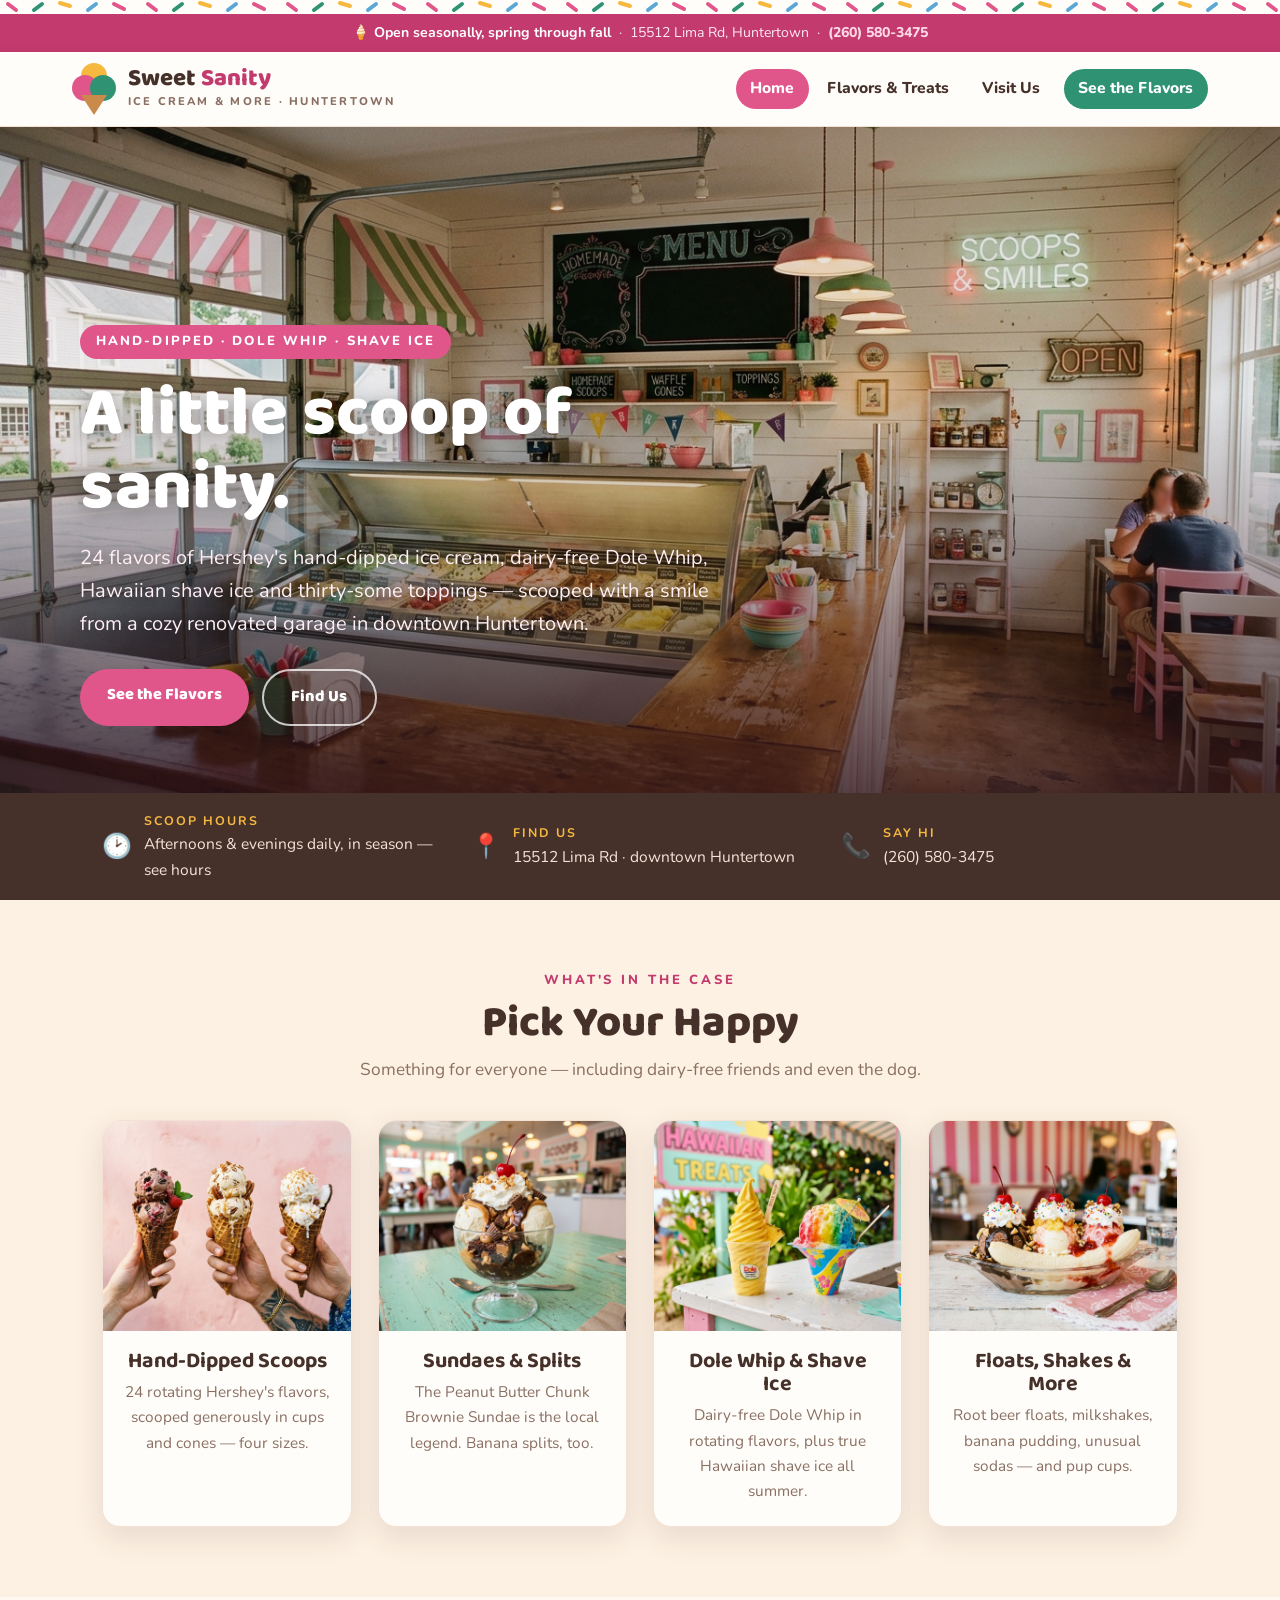
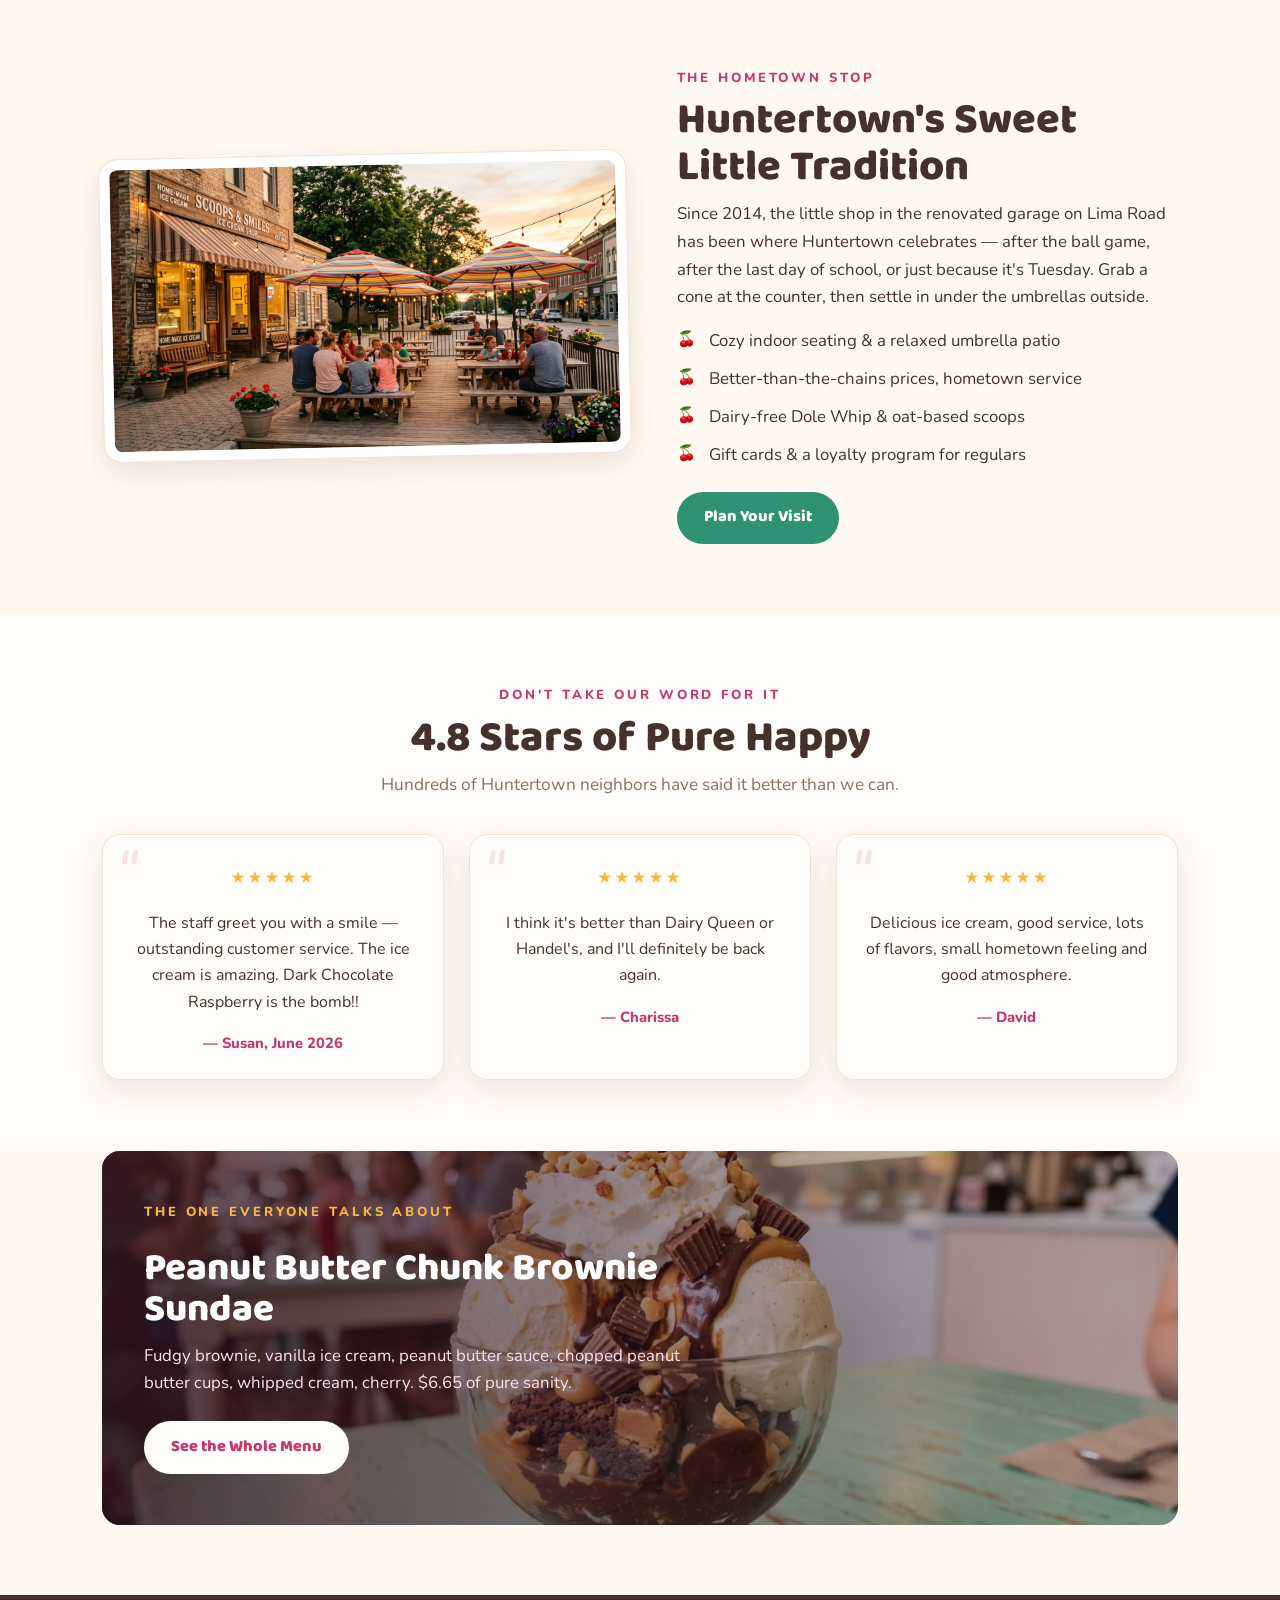
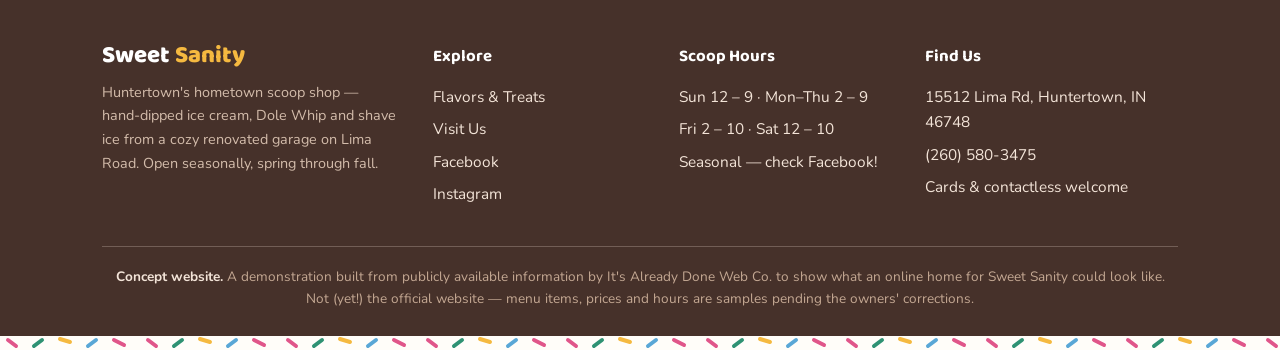
==== index.html @ e62931eb "v1: Sweet Sanity Ice Cream concept site (spec build #2) Three-page playful parlor site built from pu" ====
<!DOCTYPE html>
<html lang="en">
<head>
<meta charset="UTF-8">
<meta name="viewport" content="width=device-width, initial-scale=1.0">
<title>Sweet Sanity Ice Cream — Huntertown's Hometown Scoop Shop</title>
<meta name="description" content="24 flavors of Hershey's hand-dipped ice cream, dairy-free Dole Whip, Hawaiian shave ice and 30+ toppings — served from a cozy renovated garage in downtown Huntertown, Indiana.">
<link rel="icon" href="data:image/svg+xml,<svg xmlns='http://www.w3.org/2000/svg' viewBox='0 0 100 100'><circle cx='35' cy='38' r='20' fill='%23e0568a'/><circle cx='65' cy='38' r='20' fill='%232f9273'/><circle cx='50' cy='24' r='20' fill='%23f5b940'/><path d='M28 55 L50 95 L72 55 Z' fill='%23c98a4b'/></svg>">
<link rel="stylesheet" href="css/style.css">
</head>
<body>

<div class="sprinkles"></div>
<div class="topbar">🍦 <strong>Open seasonally, spring through fall</strong> &nbsp;·&nbsp; 15512 Lima Rd, Huntertown &nbsp;·&nbsp; <a href="tel:+12605803475">(260) 580-3475</a></div>

<header class="site">
  <div class="nav-row">
    <a class="brand" href="index.html">
      <span class="scoops"><span class="s3"></span><span class="s1"></span><span class="s2"></span></span>
      <span>
        <span class="brand-name">Sweet <span>Sanity</span></span>
        <span class="brand-tag">Ice Cream &amp; More · Huntertown</span>
      </span>
    </a>
    <nav class="main">
      <a href="index.html" class="active">Home</a>
      <a href="menu.html">Flavors &amp; Treats</a>
      <a href="visit.html">Visit Us</a>
      <a href="menu.html" class="cta">See the Flavors</a>
    </nav>
  </div>
</header>

<section class="hero">
  <img class="hero-bg" src="assets/hero-parlor.png" alt="Inside Sweet Sanity: a glass case of colorful hand-dipped ice cream tubs in a cozy pink, green and white parlor">
  <div class="wrap hero-inner">
    <span class="kicker">Hand-dipped · Dole Whip · Shave Ice</span>
    <h1>A little scoop of sanity.</h1>
    <p class="lede">24 flavors of Hershey's hand-dipped ice cream, dairy-free Dole Whip, Hawaiian shave ice and thirty-some toppings — scooped with a smile from a cozy renovated garage in downtown Huntertown.</p>
    <div class="btns">
      <a class="btn btn-pink" href="menu.html">See the Flavors</a>
      <a class="btn btn-outline" href="visit.html">Find Us</a>
    </div>
  </div>
</section>

<div class="info-strip">
  <div class="wrap">
    <div class="cell"><span class="info-ico">🕑</span><div><strong>Scoop Hours</strong> Afternoons &amp; evenings daily, in season — <a href="visit.html">see hours</a></div></div>
    <div class="cell"><span class="info-ico">📍</span><div><strong>Find Us</strong> <a href="visit.html">15512 Lima Rd · downtown Huntertown</a></div></div>
    <div class="cell"><span class="info-ico">📞</span><div><strong>Say Hi</strong> <a href="tel:+12605803475">(260) 580-3475</a></div></div>
  </div>
</div>

<section class="block block--deep">
  <div class="wrap center">
    <p class="eyebrow">What's in the case</p>
    <h2>Pick Your Happy</h2>
    <p class="sub">Something for everyone — including dairy-free friends and even the dog.</p>
    <div class="grid grid-4">
      <div class="card">
        <img src="assets/cones.png" alt="Three waffle cones with colorful scoops of hand-dipped ice cream">
        <div class="pad"><h3>Hand-Dipped Scoops</h3><p>24 rotating Hershey's flavors, scooped generously in cups and cones — four sizes.</p></div>
      </div>
      <div class="card">
        <img src="assets/sundae.png" alt="A peanut butter chunk brownie sundae with whipped cream and a cherry">
        <div class="pad"><h3>Sundaes &amp; Splits</h3><p>The Peanut Butter Chunk Brownie Sundae is the local legend. Banana splits, too.</p></div>
      </div>
      <div class="card">
        <img src="assets/dolewhip.png" alt="Pineapple Dole Whip swirl beside a rainbow Hawaiian shave ice">
        <div class="pad"><h3>Dole Whip &amp; Shave Ice</h3><p>Dairy-free Dole Whip in rotating flavors, plus true Hawaiian shave ice all summer.</p></div>
      </div>
      <div class="card">
        <img src="assets/banana-split.png" alt="A classic banana split with whipped cream, sprinkles and cherries">
        <div class="pad"><h3>Floats, Shakes &amp; More</h3><p>Root beer floats, milkshakes, banana pudding, unusual sodas — and pup cups.</p></div>
      </div>
    </div>
  </div>
</section>

<section class="block">
  <div class="wrap">
    <div class="split">
      <div class="split-img"><img src="assets/patio.png" alt="Umbrella-shaded picnic tables outside the ice cream shop on a summer evening"></div>
      <div>
        <p class="eyebrow">The Hometown Stop</p>
        <h2>Huntertown's Sweet Little Tradition</h2>
        <p>Since 2014, the little shop in the renovated garage on Lima Road has been where Huntertown celebrates — after the ball game, after the last day of school, or just because it's Tuesday. Grab a cone at the counter, then settle in under the umbrellas outside.</p>
        <ul class="checks">
          <li>Cozy indoor seating &amp; a relaxed umbrella patio</li>
          <li>Better-than-the-chains prices, hometown service</li>
          <li>Dairy-free Dole Whip &amp; oat-based scoops</li>
          <li>Gift cards &amp; a loyalty program for regulars</li>
        </ul>
        <p style="margin-top:1.4rem"><a class="btn btn-mint" href="visit.html">Plan Your Visit</a></p>
      </div>
    </div>
  </div>
</section>

<section class="block block--white">
  <div class="wrap center">
    <p class="eyebrow">Don't take our word for it</p>
    <h2>4.8 Stars of Pure Happy</h2>
    <p class="sub">Hundreds of Huntertown neighbors have said it better than we can.</p>
    <div class="grid grid-3">
      <div class="review">
        <div class="stars">★★★★★</div>
        <p>The staff greet you with a smile — outstanding customer service. The ice cream is amazing. Dark Chocolate Raspberry is the bomb!!</p>
        <div class="who">— Susan, June 2026</div>
      </div>
      <div class="review">
        <div class="stars">★★★★★</div>
        <p>I think it's better than Dairy Queen or Handel's, and I'll definitely be back again.</p>
        <div class="who">— Charissa</div>
      </div>
      <div class="review">
        <div class="stars">★★★★★</div>
        <p>Delicious ice cream, good service, lots of flavors, small hometown feeling and good atmosphere.</p>
        <div class="who">— David</div>
      </div>
    </div>
  </div>
</section>

<section class="block" style="padding-top:0">
  <div class="wrap">
    <div class="banner">
      <img class="bg" src="assets/sundae.png" alt="An indulgent brownie sundae">
      <div class="pad">
        <p class="eyebrow" style="color:#f5b940">The one everyone talks about</p>
        <h2>Peanut Butter Chunk Brownie Sundae</h2>
        <p>Fudgy brownie, vanilla ice cream, peanut butter sauce, chopped peanut butter cups, whipped cream, cherry. $6.65 of pure sanity.</p>
        <a class="btn btn-cream" href="menu.html">See the Whole Menu</a>
      </div>
    </div>
  </div>
</section>

<footer class="site">
  <div class="wrap">
    <div class="cols">
      <div>
        <span class="brand-name">Sweet <span style="color:#f5b940">Sanity</span></span>
        <p class="small">Huntertown's hometown scoop shop — hand-dipped ice cream, Dole Whip and shave ice from a cozy renovated garage on Lima Road. Open seasonally, spring through fall.</p>
      </div>
      <div>
        <h4>Explore</h4>
        <ul>
          <li><a href="menu.html">Flavors &amp; Treats</a></li>
          <li><a href="visit.html">Visit Us</a></li>
          <li><a href="https://www.facebook.com/p/Sweet-Sanity-Ice-Cream-and-More-61554289288531/" target="_blank" rel="noopener">Facebook</a></li>
          <li><a href="https://www.instagram.com/_sweet_sanity/" target="_blank" rel="noopener">Instagram</a></li>
        </ul>
      </div>
      <div>
        <h4>Scoop Hours</h4>
        <ul>
          <li>Sun 12 – 9 · Mon–Thu 2 – 9</li>
          <li>Fri 2 – 10 · Sat 12 – 10</li>
          <li>Seasonal — check Facebook!</li>
        </ul>
      </div>
      <div>
        <h4>Find Us</h4>
        <ul>
          <li>15512 Lima Rd, Huntertown, IN 46748</li>
          <li><a href="tel:+12605803475">(260) 580-3475</a></li>
          <li>Cards &amp; contactless welcome</li>
        </ul>
      </div>
    </div>
    <div class="footnote">
      <strong>Concept website.</strong> A demonstration built from publicly available information by It's Already Done Web Co. to show what an online home for Sweet Sanity could look like. Not (yet!) the official website — menu items, prices and hours are samples pending the owners' corrections.
    </div>
  </div>
</footer>
<div class="sprinkles"></div>

</body>
</html>
---- css/style.css ----
/* ============================================================
   Sweet Sanity Ice Cream — playful hometown scoop shop
   Cream · strawberry pink · mint · chocolate — their real
   pink/green/white parlor colors. Signature motif: sprinkles.
   ============================================================ */

@import url('https://fonts.googleapis.com/css2?family=Baloo+2:wght@500;600;700;800&family=Nunito:ital,wght@0,400;0,600;0,700;0,800;1,400&display=swap');

:root {
  --cream: #fff9f1;
  --cream-deep: #fdf1e3;
  --panel: #fffdf9;
  --line: #f3e2d3;
  --pink: #e0568a;
  --pink-deep: #c23a6e;
  --pink-soft: #fbdfe9;
  --mint: #2f9273;
  --mint-soft: #def2e9;
  --choc: #46312a;
  --muted: #8a6f63;
  --sun: #f5b940;
  --sky: #5aa7d6;
  --radius: 18px;
  --shadow: 0 10px 30px rgba(70, 49, 42, 0.12);
}

* { margin: 0; padding: 0; box-sizing: border-box; }
html { scroll-behavior: smooth; }

body {
  overflow-x: hidden;
  background: var(--cream);
  color: var(--choc);
  font-family: 'Nunito', system-ui, sans-serif;
  font-size: 1.05rem;
  line-height: 1.65;
}

img { max-width: 100%; display: block; }
::selection { background: var(--pink); color: #fff; }

h1, h2, h3 { font-family: 'Baloo 2', system-ui, sans-serif; line-height: 1.08; }

.wrap { max-width: 1120px; margin: 0 auto; padding: 0 1.4rem; }
a { color: var(--pink-deep); }

/* ---------- sprinkles divider ---------- */
.sprinkles {
  height: 14px;
  background-image: url("data:image/svg+xml,%3Csvg xmlns='http://www.w3.org/2000/svg' width='140' height='14'%3E%3Cg stroke-linecap='round' stroke-width='4'%3E%3Cline x1='8' y1='4' x2='16' y2='10' stroke='%23e0568a'/%3E%3Cline x1='34' y1='10' x2='42' y2='4' stroke='%232f9273'/%3E%3Cline x1='60' y1='3' x2='70' y2='6' stroke='%23f5b940'/%3E%3Cline x1='88' y1='10' x2='96' y2='4' stroke='%235aa7d6'/%3E%3Cline x1='114' y1='4' x2='124' y2='9' stroke='%23e0568a'/%3E%3C/g%3E%3C/svg%3E");
  background-repeat: repeat-x;
  background-color: var(--panel);
}

/* ---------- topbar & header ---------- */
.topbar {
  background: var(--pink-deep);
  color: #ffe9f1;
  font-size: 0.88rem;
  text-align: center;
  padding: 0.45rem 1rem;
}
.topbar strong { color: #fff; }
.topbar a { color: #ffd7e5; font-weight: 800; text-decoration: none; }

header.site {
  background: var(--panel);
  border-bottom: 1px solid var(--line);
  position: sticky; top: 0; z-index: 50;
  box-shadow: 0 2px 14px rgba(70,49,42,0.06);
}
.nav-row {
  display: flex; align-items: center; justify-content: space-between;
  gap: 1rem; padding: 0.7rem 1.4rem; max-width: 1180px; margin: 0 auto; flex-wrap: wrap;
}
.brand { text-decoration: none; display: flex; align-items: center; gap: 0.7rem; }
.scoops { width: 44px; height: 52px; position: relative; flex-shrink: 0; }
.scoops span { position: absolute; width: 26px; height: 26px; border-radius: 50%; }
.scoops .s1 { background: var(--pink); left: 0; top: 12px; }
.scoops .s2 { background: var(--mint); right: 0; top: 12px; }
.scoops .s3 { background: var(--sun); left: 9px; top: 0; }
.scoops::after {
  content: ""; position: absolute; left: 50%; transform: translateX(-50%);
  bottom: 0; width: 0; height: 0;
  border-left: 13px solid transparent; border-right: 13px solid transparent;
  border-top: 20px solid #c98a4b;
}
.brand-name {
  font-family: 'Baloo 2', sans-serif; font-weight: 800;
  font-size: 1.5rem; color: var(--choc); line-height: 1;
}
.brand-name span { color: var(--pink-deep); }
.brand-tag {
  display: block; font-family: 'Nunito', sans-serif;
  font-size: 0.7rem; font-weight: 800; letter-spacing: 0.2em;
  text-transform: uppercase; color: var(--muted);
}
nav.main { display: flex; align-items: center; gap: 0.25rem; flex-wrap: wrap; }
nav.main a {
  text-decoration: none; color: var(--choc); font-weight: 800; font-size: 0.98rem;
  padding: 0.45rem 0.9rem; border-radius: 999px; transition: background 0.15s, color 0.15s;
}
nav.main a:hover { background: var(--pink-soft); color: var(--pink-deep); }
nav.main a.active { background: var(--pink); color: #fff; }
nav.main a.cta { background: var(--mint); color: #fff; margin-left: 0.35rem; }
nav.main a.cta:hover { background: #23745a; color: #fff; }

/* ---------- hero ---------- */
.hero {
  position: relative; min-height: 74vh;
  display: flex; align-items: flex-end;
  color: #fff; isolation: isolate; overflow: hidden;
}
.hero-bg { position: absolute; inset: 0; width: 100%; height: 100%; object-fit: cover; z-index: -2; }
.hero::after {
  content: ""; position: absolute; inset: 0; z-index: -1;
  background: linear-gradient(180deg, rgba(60,25,35,0.18) 0%, rgba(60,25,35,0.05) 40%, rgba(45,18,26,0.78) 100%);
}
.hero-inner { padding: 5.5rem 0 3.2rem; width: 100%; }
.hero .kicker {
  display: inline-block; background: var(--pink);
  color: #fff; font-weight: 800; font-size: 0.82rem;
  letter-spacing: 0.16em; text-transform: uppercase;
  padding: 0.4rem 1rem; border-radius: 999px; margin-bottom: 1.1rem;
}
.hero h1 {
  color: #fff; font-size: clamp(2.5rem, 5.6vw, 4.3rem); font-weight: 800;
  max-width: 15ch; text-shadow: 0 3px 22px rgba(0,0,0,0.4);
}
.hero p.lede {
  max-width: 54ch; margin: 1rem 0 1.8rem;
  font-size: clamp(1.05rem, 1.7vw, 1.25rem);
  color: #ffeef4; text-shadow: 0 2px 12px rgba(0,0,0,0.45);
}
.hero .btns { display: flex; gap: 0.8rem; flex-wrap: wrap; margin-bottom: 1rem; }
.hero--page { min-height: 44vh; }
.hero--page .hero-inner { padding: 4rem 0 2.4rem; }

/* ---------- buttons ---------- */
.btn {
  display: inline-block; text-decoration: none; font-weight: 800;
  font-family: 'Baloo 2', sans-serif; font-size: 1.02rem;
  padding: 0.8rem 1.7rem; border-radius: 999px;
  transition: transform 0.12s, box-shadow 0.12s, background 0.15s;
}
.btn:hover { transform: translateY(-2px) rotate(-1deg); box-shadow: 0 10px 24px rgba(0,0,0,0.2); }
.btn-pink { background: var(--pink); color: #fff; }
.btn-pink:hover { background: var(--pink-deep); }
.btn-mint { background: var(--mint); color: #fff; }
.btn-mint:hover { background: #23745a; }
.btn-cream { background: #fffdf9; color: var(--pink-deep); }
.btn-outline { background: transparent; color: #fff; border: 2px solid rgba(255,255,255,0.75); }
.btn-outline:hover { background: rgba(255,255,255,0.15); }

/* ---------- info strip ---------- */
.info-strip { background: var(--choc); color: #f3e4d8; }
.info-strip .wrap {
  display: grid; grid-template-columns: repeat(auto-fit, minmax(230px, 1fr));
  gap: 0.5rem 2rem; padding: 1.1rem 1.4rem;
}
.info-strip .cell { display: flex; align-items: center; gap: 0.75rem; font-size: 0.97rem; }
.info-strip .cell strong { display: block; font-size: 0.78rem; letter-spacing: 0.16em; text-transform: uppercase; color: var(--sun); }
.info-strip a { color: #f3e4d8; text-decoration: none; }
.info-strip a:hover { color: #fff; text-decoration: underline; }
.info-ico { font-size: 1.5rem; line-height: 1; }

/* ---------- sections ---------- */
section.block { padding: 4.4rem 0; }
section.block--deep { background: var(--cream-deep); }
section.block--white { background: var(--panel); }
.eyebrow {
  font-weight: 800; font-size: 0.82rem; letter-spacing: 0.22em;
  text-transform: uppercase; color: var(--pink-deep); margin-bottom: 0.5rem;
}
.block h2 { font-size: clamp(1.9rem, 3.6vw, 2.7rem); font-weight: 800; margin-bottom: 0.6rem; }
.block .sub { color: var(--muted); max-width: 62ch; margin-bottom: 2.2rem; font-size: 1.08rem; }
.center { text-align: center; }
.center .sub { margin-left: auto; margin-right: auto; }

/* ---------- cards ---------- */
.grid { display: grid; gap: 1.6rem; }
.grid-2 { grid-template-columns: repeat(auto-fit, minmax(300px, 1fr)); }
.grid-3 { grid-template-columns: repeat(auto-fit, minmax(260px, 1fr)); }
.grid-4 { grid-template-columns: repeat(auto-fit, minmax(230px, 1fr)); }
.card {
  background: var(--panel); border-radius: var(--radius); overflow: hidden;
  box-shadow: var(--shadow); display: flex; flex-direction: column;
  transition: transform 0.18s, box-shadow 0.18s;
  border: 1px solid var(--line);
}
.card:hover { transform: translateY(-5px) rotate(-0.4deg); box-shadow: 0 16px 40px rgba(70,49,42,0.18); }
.card img { height: 210px; width: 100%; object-fit: cover; }
.card .pad { padding: 1.2rem 1.3rem 1.4rem; flex: 1; }
.card h3 { font-size: 1.35rem; font-weight: 700; margin-bottom: 0.35rem; }
.card p { color: var(--muted); font-size: 0.96rem; }

/* ---------- split ---------- */
.split { display: grid; grid-template-columns: 1.05fr 1fr; gap: 3rem; align-items: center; }
.split.rev { grid-template-columns: 1fr 1.05fr; }
.split-img {
  border-radius: var(--radius); overflow: hidden; box-shadow: var(--shadow);
  border: 10px solid #fff; outline: 1px solid var(--line); transform: rotate(-1.2deg);
}
.split.rev .split-img { transform: rotate(1.2deg); }
.split-img img { width: 100%; height: 100%; object-fit: cover; }
@media (max-width: 840px) { .split, .split.rev { grid-template-columns: 1fr; gap: 1.8rem; } }

ul.checks { list-style: none; margin-top: 1rem; }
ul.checks li { padding-left: 2rem; position: relative; margin-bottom: 0.65rem; }
ul.checks li::before { content: "🍒"; position: absolute; left: 0; top: 0; font-size: 0.95rem; }

/* ---------- reviews ---------- */
.review {
  background: var(--panel); border-radius: var(--radius); box-shadow: var(--shadow);
  padding: 1.8rem 1.7rem 1.5rem; position: relative; border: 1px solid var(--line);
}
.review::before {
  content: "\201C"; font-family: 'Baloo 2', sans-serif; font-size: 4.2rem;
  color: var(--pink-soft); position: absolute; top: 0.3rem; left: 1.1rem; line-height: 1;
}
.review p { position: relative; font-size: 1rem; margin-bottom: 1rem; padding-top: 0.9rem; }
.review .who { font-weight: 800; color: var(--pink-deep); font-size: 0.92rem; }
.review .stars { color: var(--sun); letter-spacing: 0.12em; margin-bottom: 0.2rem; }

/* ---------- flavor chips ---------- */
.chips { display: flex; flex-wrap: wrap; gap: 0.55rem; margin: 1rem 0 0.4rem; }
.chips span {
  background: var(--pink-soft); color: var(--pink-deep);
  border-radius: 999px; font-weight: 800; font-size: 0.92rem;
  padding: 0.35rem 1rem;
}
.chips span.mint { background: var(--mint-soft); color: var(--mint); }
.chips span.more { background: transparent; border: 2px dashed var(--line); color: var(--muted); }

/* ---------- menu board ---------- */
.menu-board {
  background: var(--panel);
  border: 3px solid var(--pink);
  border-radius: 26px;
  box-shadow: var(--shadow);
  padding: clamp(1.4rem, 4vw, 3rem);
}
.menu-section { margin-bottom: 2.6rem; }
.menu-section:last-child { margin-bottom: 0; }
.menu-section > h3 {
  font-size: 1.65rem; font-weight: 800; color: var(--pink-deep);
  display: flex; align-items: center; gap: 0.9rem; margin-bottom: 0.3rem;
}
.menu-section > h3::after {
  content: ""; flex: 1; height: 10px; border-radius: 6px;
  background-image: url("data:image/svg+xml,%3Csvg xmlns='http://www.w3.org/2000/svg' width='140' height='14'%3E%3Cg stroke-linecap='round' stroke-width='4'%3E%3Cline x1='8' y1='4' x2='16' y2='10' stroke='%23e0568a'/%3E%3Cline x1='34' y1='10' x2='42' y2='4' stroke='%232f9273'/%3E%3Cline x1='60' y1='3' x2='70' y2='6' stroke='%23f5b940'/%3E%3Cline x1='88' y1='10' x2='96' y2='4' stroke='%235aa7d6'/%3E%3Cline x1='114' y1='4' x2='124' y2='9' stroke='%23e0568a'/%3E%3C/g%3E%3C/svg%3E");
  background-repeat: repeat-x; background-position: center;
}
.menu-section .note { color: var(--muted); font-size: 0.95rem; font-style: italic; margin-bottom: 1.1rem; }
.menu-items { display: grid; grid-template-columns: 1fr 1fr; gap: 0.35rem 2.6rem; }
@media (max-width: 760px) { .menu-items { grid-template-columns: 1fr; } }
.mi {
  display: grid; grid-template-columns: 1fr auto; gap: 0.2rem 1rem;
  padding: 0.7rem 0.2rem; border-bottom: 2px dotted var(--line);
}
.mi .n { font-weight: 800; font-size: 1.03rem; }
.mi .p { font-weight: 800; color: var(--pink-deep); white-space: nowrap; }
.mi .d { grid-column: 1 / -1; color: var(--muted); font-size: 0.92rem; line-height: 1.5; }
.pill {
  display: inline-block; background: var(--mint-soft); color: var(--mint);
  font-size: 0.72rem; font-weight: 800; letter-spacing: 0.08em; text-transform: uppercase;
  border-radius: 999px; padding: 0.1rem 0.6rem; margin-left: 0.45rem; vertical-align: 2px;
}
.menu-photo { border-radius: var(--radius); overflow: hidden; box-shadow: var(--shadow); margin: 0.6rem 0 1.6rem; }
.menu-photo img { width: 100%; height: 240px; object-fit: cover; }

/* ---------- banner ---------- */
.banner {
  position: relative; color: #fff; isolation: isolate; overflow: hidden;
  border-radius: var(--radius);
}
.banner img.bg { position: absolute; inset: 0; width: 100%; height: 100%; object-fit: cover; z-index: -2; }
.banner::after {
  content: ""; position: absolute; inset: 0; z-index: -1;
  background: linear-gradient(90deg, rgba(50,20,30,0.82) 0%, rgba(50,20,30,0.42) 60%, rgba(50,20,30,0.18) 100%);
}
.banner .pad { padding: 3.2rem 2.6rem; max-width: 62%; }
.banner h2 { color: #fff; font-size: clamp(1.7rem, 3vw, 2.4rem); margin-bottom: 0.7rem; }
.banner p { color: #ffe3ec; margin-bottom: 1.5rem; }
@media (max-width: 720px) { .banner .pad { max-width: 100%; padding: 2.4rem 1.6rem; } }

/* ---------- hours table ---------- */
table.hours { width: 100%; border-collapse: collapse; }
table.hours td { padding: 0.7rem 0.4rem; border-bottom: 2px dotted var(--line); font-size: 1.02rem; }
table.hours td:last-child { text-align: right; font-weight: 800; }
table.hours tr.today td { color: var(--pink-deep); font-weight: 800; }

.map-frame {
  border-radius: var(--radius); overflow: hidden; box-shadow: var(--shadow);
  border: 10px solid #fff; outline: 1px solid var(--line);
}
.map-frame iframe { display: block; width: 100%; height: 400px; border: 0; }

.tip {
  background: var(--mint-soft); border-left: 5px solid var(--mint);
  border-radius: 0 12px 12px 0; padding: 1rem 1.3rem;
  font-size: 0.98rem; margin: 1.6rem 0;
}
.tip strong { color: var(--mint); }

/* ---------- footer ---------- */
footer.site { background: var(--choc); color: #f3e4d8; }
footer.site .cols {
  display: grid; grid-template-columns: 1.4fr 1fr 1fr 1.2fr;
  gap: 2.2rem; padding: 3rem 0 2rem;
}
@media (max-width: 860px) { footer.site .cols { grid-template-columns: 1fr 1fr; } }
@media (max-width: 540px) { footer.site .cols { grid-template-columns: 1fr; } }
footer.site h4 { font-family: 'Baloo 2', sans-serif; color: #fff; font-size: 1.05rem; margin-bottom: 0.8rem; }
footer.site a { color: #f3e4d8; text-decoration: none; }
footer.site a:hover { color: #fff; text-decoration: underline; }
footer.site ul { list-style: none; }
footer.site li { margin-bottom: 0.45rem; font-size: 0.96rem; }
footer.site .brand-name { color: #fff; }
footer.site p.small { font-size: 0.9rem; color: #d3bcab; margin-top: 0.6rem; }
.footnote {
  border-top: 1px solid rgba(243,228,216,0.25);
  padding: 1.2rem 0 1.6rem; font-size: 0.85rem; color: #c4a893; text-align: center;
}
.footnote strong { color: #f3e4d8; }

@media (max-width: 640px) {
  .hero { min-height: 62vh; }
  nav.main { justify-content: center; width: 100%; }
  .nav-row { justify-content: center; }
}
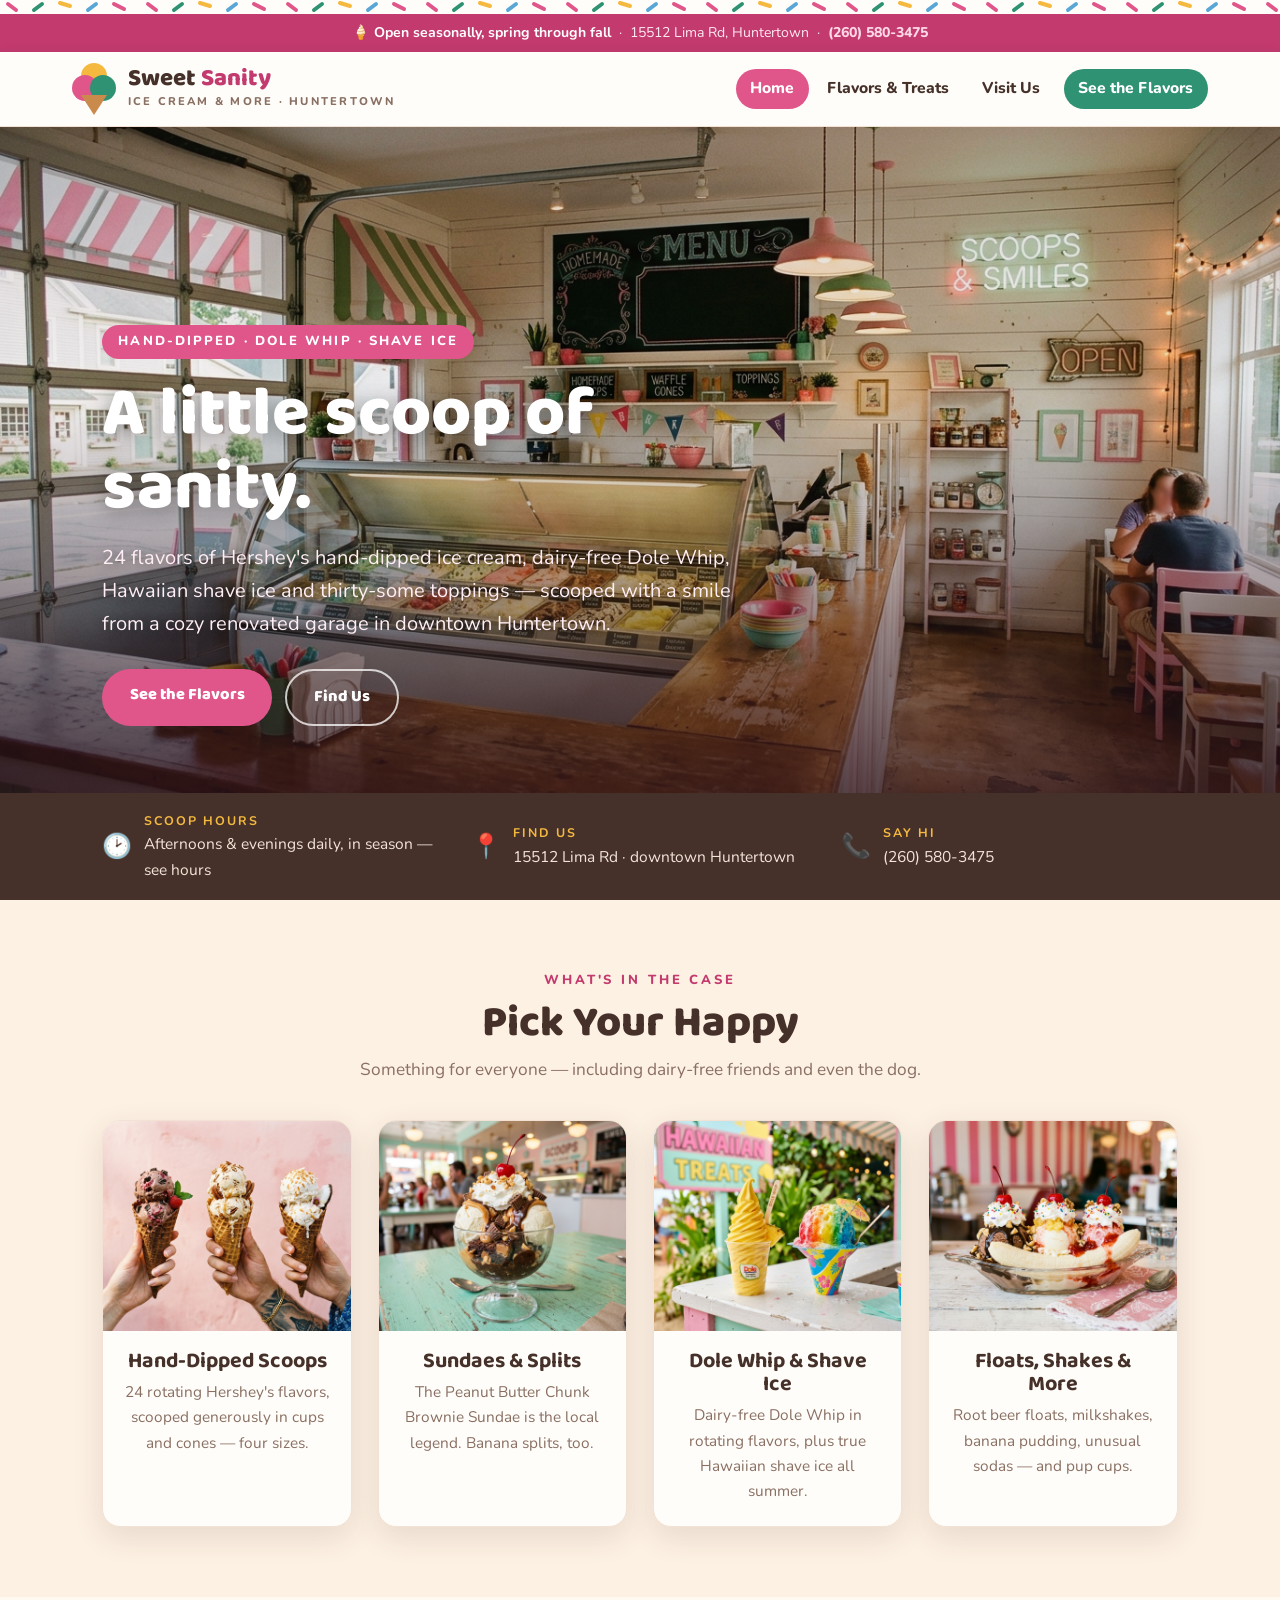
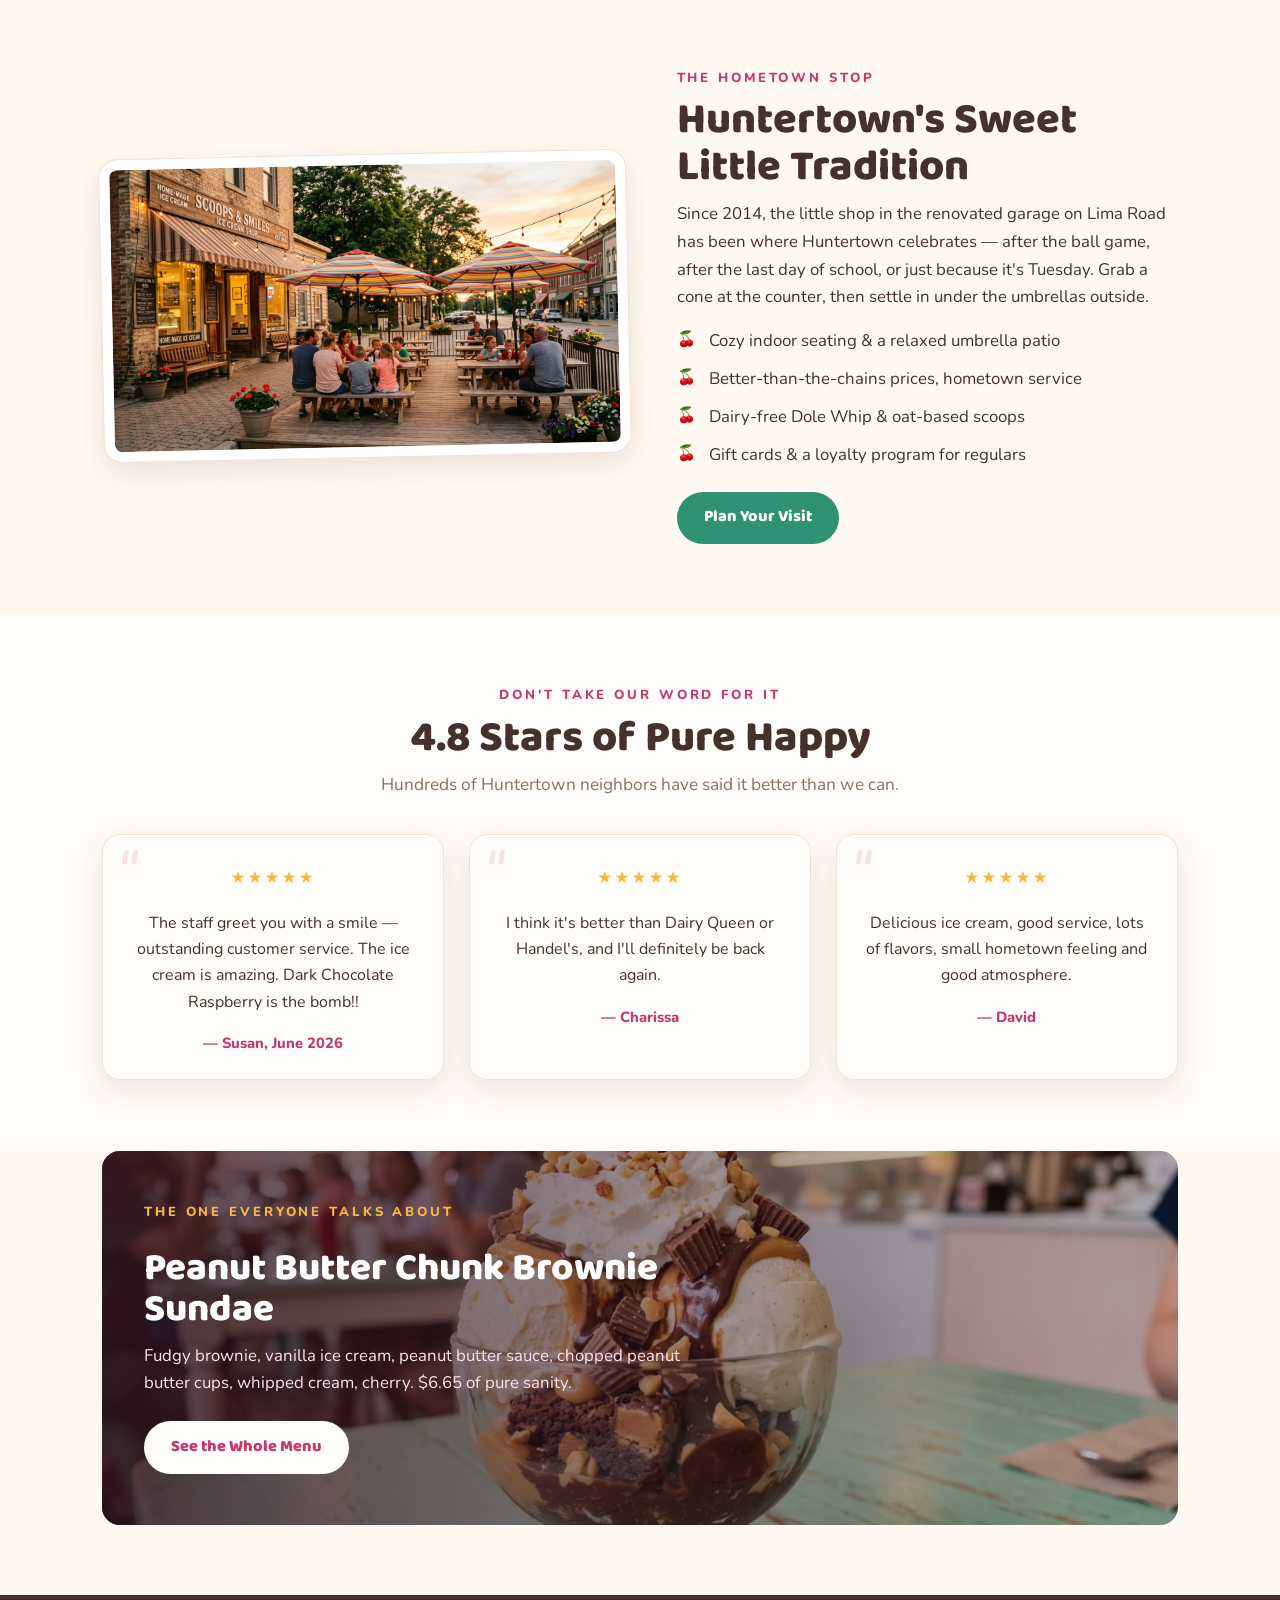
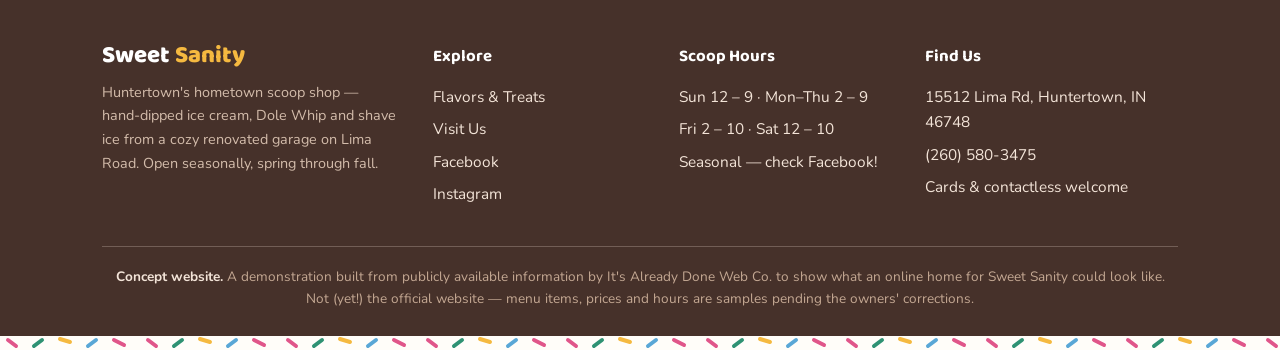
==== commit c8e44752: "Add privacy-friendly analytics (GoatCounter, no cookies, host+path only) Co-Authored-By: Claude Fabl" ====
--- a/index.html
+++ b/index.html
@@ -177,5 +177,10 @@
 </footer>
 <div class="sprinkles"></div>
 
+<script>
+  // Privacy-friendly analytics (GoatCounter) - no cookies, records host+path only
+  window.goatcounter = { path: function(p) { return location.host + p; } };
+</script>
+<script data-goatcounter="https://alreadydone.goatcounter.com/count" async src="//gc.zgo.at/count.js"></script>
 </body>
 </html>
--- a/css/style.css
+++ b/css/style.css
@@ -116,7 +116,7 @@
   content: ""; position: absolute; inset: 0; z-index: -1;
   background: linear-gradient(180deg, rgba(60,25,35,0.18) 0%, rgba(60,25,35,0.05) 40%, rgba(45,18,26,0.78) 100%);
 }
-.hero-inner { padding: 5.5rem 0 3.2rem; width: 100%; }
+.hero-inner { padding-top: 5.5rem; padding-bottom: 3.2rem; width: 100%; }
 .hero .kicker {
   display: inline-block; background: var(--pink);
   color: #fff; font-weight: 800; font-size: 0.82rem;
@@ -134,7 +134,7 @@
 }
 .hero .btns { display: flex; gap: 0.8rem; flex-wrap: wrap; margin-bottom: 1rem; }
 .hero--page { min-height: 44vh; }
-.hero--page .hero-inner { padding: 4rem 0 2.4rem; }
+.hero--page .hero-inner { padding-top: 4rem; padding-bottom: 2.4rem; }
 
 /* ---------- buttons ---------- */
 .btn {
